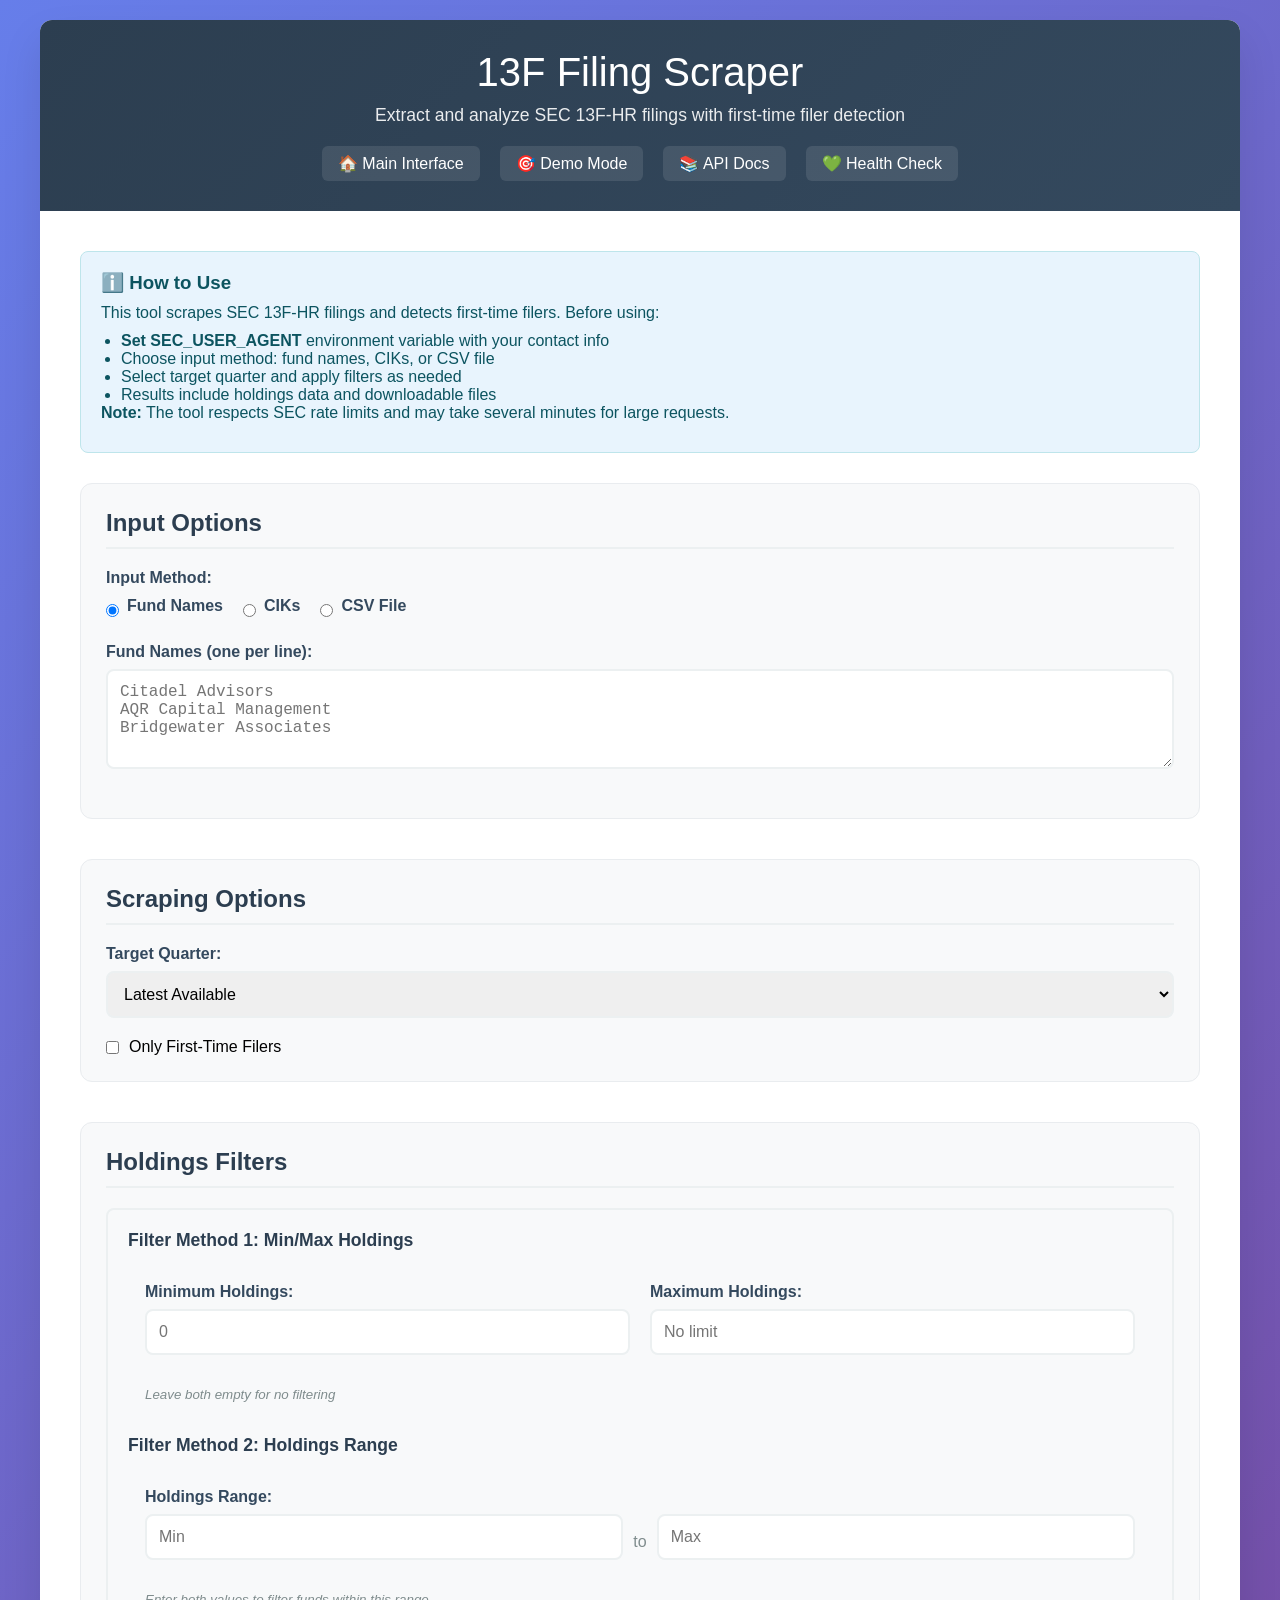
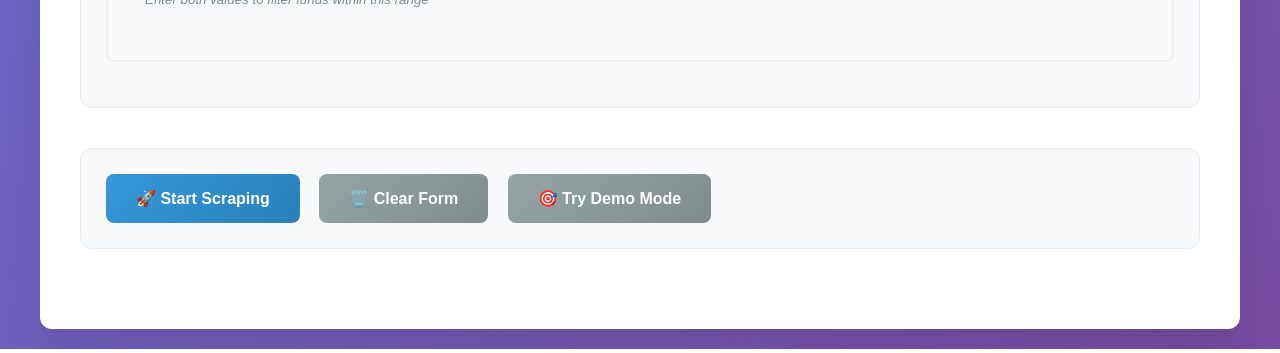
==== templates/index.html @ 87d10dc3 "Add complete 13F scraper application - Core application files (api.py, logic.py, sec_client.py, pars" ====
<!DOCTYPE html>
<html lang="en">
<head>
    <meta charset="UTF-8">
    <meta name="viewport" content="width=device-width, initial-scale=1.0">
    <title>13F Filing Scraper</title>
    <link rel="stylesheet" href="/static/style.css">
    <style>
        * {
            margin: 0;
            padding: 0;
            box-sizing: border-box;
        }

        body {
            font-family: -apple-system, BlinkMacSystemFont, 'Segoe UI', Roboto, Oxygen, Ubuntu, Cantarell, sans-serif;
            background: linear-gradient(135deg, #667eea 0%, #764ba2 100%);
            min-height: 100vh;
            padding: 20px;
        }

        .container {
            max-width: 1200px;
            margin: 0 auto;
            background: white;
            border-radius: 12px;
            box-shadow: 0 20px 40px rgba(0,0,0,0.1);
            overflow: hidden;
        }

        .header {
            background: linear-gradient(135deg, #2c3e50 0%, #34495e 100%);
            color: white;
            padding: 30px;
            text-align: center;
        }

        .header h1 {
            font-size: 2.5rem;
            margin-bottom: 10px;
            font-weight: 300;
        }

        .header p {
            font-size: 1.1rem;
            opacity: 0.9;
            margin-bottom: 20px;
        }

        .nav-links {
            display: flex;
            justify-content: center;
            gap: 20px;
            flex-wrap: wrap;
        }

        .nav-link {
            color: white;
            text-decoration: none;
            padding: 8px 16px;
            border-radius: 6px;
            transition: background 0.3s ease;
            background: rgba(255, 255, 255, 0.1);
        }

        .nav-link:hover {
            background: rgba(255, 255, 255, 0.2);
        }

        .content {
            padding: 40px;
        }

        .form-section {
            margin-bottom: 40px;
        }

        .form-section h2 {
            color: #2c3e50;
            margin-bottom: 20px;
            font-size: 1.5rem;
            border-bottom: 2px solid #ecf0f1;
            padding-bottom: 10px;
        }

        .input-group {
            margin-bottom: 20px;
        }

        .input-group label {
            display: block;
            margin-bottom: 8px;
            font-weight: 600;
            color: #34495e;
        }

        .input-group input, .input-group select, .input-group textarea {
            width: 100%;
            padding: 12px;
            border: 2px solid #ecf0f1;
            border-radius: 8px;
            font-size: 16px;
            transition: border-color 0.3s ease;
        }

        .input-group input:focus, .input-group select:focus, .input-group textarea:focus {
            outline: none;
            border-color: #3498db;
        }

        .radio-group {
            display: flex;
            gap: 20px;
            margin-top: 10px;
        }

        .radio-option {
            display: flex;
            align-items: center;
            gap: 8px;
        }

        .radio-option input[type="radio"] {
            width: auto;
        }

        .checkbox-group {
            display: flex;
            align-items: center;
            gap: 10px;
            margin-top: 10px;
        }

        .checkbox-group input[type="checkbox"] {
            width: auto;
        }

        .filters {
            display: grid;
            grid-template-columns: 1fr 1fr;
            gap: 20px;
        }

        .btn {
            background: linear-gradient(135deg, #3498db 0%, #2980b9 100%);
            color: white;
            border: none;
            padding: 15px 30px;
            border-radius: 8px;
            font-size: 16px;
            font-weight: 600;
            cursor: pointer;
            transition: transform 0.2s ease, box-shadow 0.2s ease;
            margin-right: 15px;
        }

        .btn:hover {
            transform: translateY(-2px);
            box-shadow: 0 10px 20px rgba(52, 152, 219, 0.3);
        }

        .btn-secondary {
            background: linear-gradient(135deg, #95a5a6 0%, #7f8c8d 100%);
        }

        .btn-secondary:hover {
            box-shadow: 0 10px 20px rgba(149, 165, 166, 0.3);
        }

        .results {
            margin-top: 40px;
            display: none;
        }

        .results.show {
            display: block;
        }

        .results h2 {
            color: #2c3e50;
            margin-bottom: 20px;
        }

        .results-table {
            width: 100%;
            border-collapse: collapse;
            background: white;
            border-radius: 8px;
            overflow: hidden;
            box-shadow: 0 5px 15px rgba(0,0,0,0.1);
        }

        .results-table th {
            background: #34495e;
            color: white;
            padding: 15px;
            text-align: left;
            font-weight: 600;
        }

        .results-table td {
            padding: 15px;
            border-bottom: 1px solid #ecf0f1;
        }

        .results-table tr:hover {
            background: #f8f9fa;
        }

        .loading {
            display: none;
            text-align: center;
            padding: 40px;
            color: #7f8c8d;
        }

        .loading.show {
            display: block;
        }

        .spinner {
            border: 4px solid #f3f3f3;
            border-top: 4px solid #3498db;
            border-radius: 50%;
            width: 40px;
            height: 40px;
            animation: spin 1s linear infinite;
            margin: 0 auto 20px;
        }

        @keyframes spin {
            0% { transform: rotate(0deg); }
            100% { transform: rotate(360deg); }
        }

        .error {
            background: #e74c3c;
            color: white;
            padding: 15px;
            border-radius: 8px;
            margin-top: 20px;
            display: none;
        }

        .success {
            background: #27ae60;
            color: white;
            padding: 15px;
            border-radius: 8px;
            margin-top: 20px;
            display: none;
        }

        .file-links {
            margin-top: 20px;
            padding: 20px;
            background: #f8f9fa;
            border-radius: 8px;
        }

        .file-links h3 {
            margin-bottom: 15px;
            color: #2c3e50;
        }

        .file-links a {
            display: inline-block;
            background: #3498db;
            color: white;
            padding: 8px 16px;
            text-decoration: none;
            border-radius: 6px;
            margin: 5px;
            transition: background 0.3s ease;
        }

        .file-links a:hover {
            background: #2980b9;
        }

        .stats {
            display: grid;
            grid-template-columns: repeat(auto-fit, minmax(200px, 1fr));
            gap: 20px;
            margin-top: 20px;
        }

        .stat-card {
            background: #f8f9fa;
            padding: 20px;
            border-radius: 8px;
            text-align: center;
            border-left: 4px solid #3498db;
        }

        .stat-number {
            font-size: 2rem;
            font-weight: bold;
            color: #2c3e50;
        }

        .stat-label {
            color: #7f8c8d;
            margin-top: 5px;
        }

        .info-box {
            background: #e8f4fd;
            border: 1px solid #bee5eb;
            border-radius: 8px;
            padding: 20px;
            margin-bottom: 30px;
        }

        .info-box h3 {
            color: #0c5460;
            margin-bottom: 10px;
        }

        .info-box p {
            color: #0c5460;
            margin-bottom: 10px;
        }

        .info-box ul {
            color: #0c5460;
            margin-left: 20px;
        }

        @media (max-width: 768px) {
            .filters {
                grid-template-columns: 1fr;
            }
            
            .content {
                padding: 20px;
            }
            
            .header h1 {
                font-size: 2rem;
            }

            .nav-links {
                flex-direction: column;
                align-items: center;
            }
        }
    </style>
</head>
<body>
    <div class="container">
        <div class="header">
            <h1>13F Filing Scraper</h1>
            <p>Extract and analyze SEC 13F-HR filings with first-time filer detection</p>
            <div class="nav-links">
                <a href="/" class="nav-link">🏠 Main Interface</a>
                <a href="/demo" class="nav-link">🎯 Demo Mode</a>
                <a href="/docs" class="nav-link" target="_blank">📚 API Docs</a>
                <a href="/health" class="nav-link" target="_blank">💚 Health Check</a>
            </div>
        </div>

        <div class="content">
            <div class="info-box">
                <h3>ℹ️ How to Use</h3>
                <p>This tool scrapes SEC 13F-HR filings and detects first-time filers. Before using:</p>
                <ul>
                    <li><strong>Set SEC_USER_AGENT</strong> environment variable with your contact info</li>
                    <li>Choose input method: fund names, CIKs, or CSV file</li>
                    <li>Select target quarter and apply filters as needed</li>
                    <li>Results include holdings data and downloadable files</li>
                </ul>
                <p><strong>Note:</strong> The tool respects SEC rate limits and may take several minutes for large requests.</p>
            </div>

            <form id="scrapeForm">
                <div class="form-section">
                    <h2>Input Options</h2>
                    
                    <div class="input-group">
                        <label>Input Method:</label>
                        <div class="radio-group">
                            <div class="radio-option">
                                <input type="radio" id="funds" name="inputMethod" value="funds" checked>
                                <label for="funds">Fund Names</label>
                            </div>
                            <div class="radio-option">
                                <input type="radio" id="ciks" name="inputMethod" value="ciks">
                                <label for="ciks">CIKs</label>
                            </div>
                            <div class="radio-option">
                                <input type="radio" id="csv" name="inputMethod" value="csv">
                                <label for="csv">CSV File</label>
                            </div>
                        </div>
                    </div>

                    <div class="input-group" id="fundsInput">
                        <label for="fundNames">Fund Names (one per line):</label>
                        <textarea id="fundNames" rows="4" placeholder="Citadel Advisors&#10;AQR Capital Management&#10;Bridgewater Associates"></textarea>
                    </div>

                    <div class="input-group" id="ciksInput" style="display: none;">
                        <label for="cikNumbers">CIK Numbers (one per line):</label>
                        <textarea id="cikNumbers" rows="4" placeholder="0001167483&#10;0001056903&#10;0001350694"></textarea>
                    </div>

                    <div class="input-group" id="csvInput" style="display: none;">
                        <label for="csvFile">CSV File:</label>
                        <input type="file" id="csvFile" accept=".csv">
                        <small>CSV should have columns: name, cik</small>
                    </div>
                </div>

                <div class="form-section">
                    <h2>Scraping Options</h2>
                    
                    <div class="input-group">
                        <label for="quarter">Target Quarter:</label>
                        <select id="quarter">
                            <option value="">Latest Available</option>
                            <option value="2025Q2">2025 Q2</option>
                            <option value="2025Q1">2025 Q1</option>
                            <option value="2024Q4">2024 Q4</option>
                            <option value="2024Q3">2024 Q3</option>
                            <option value="2024Q2">2024 Q2</option>
                            <option value="2024Q1">2024 Q1</option>
                        </select>
                    </div>

                    <div class="checkbox-group">
                        <input type="checkbox" id="onlyFirstTime">
                        <label for="onlyFirstTime">Only First-Time Filers</label>
                    </div>
                </div>

                <div class="form-section">
                    <h2>Holdings Filters</h2>
                    
                    <div class="holdings-filters">
                        <h3>Filter Method 1: Min/Max Holdings</h3>
                        <div class="filter-method" id="minMaxMethod">
                            <div class="filters">
                                <div class="input-group">
                                    <label for="minHoldings">Minimum Holdings:</label>
                                    <input type="number" id="minHoldings" min="0" placeholder="0">
                                </div>
                                
                                <div class="input-group">
                                    <label for="maxHoldings">Maximum Holdings:</label>
                                    <input type="number" id="maxHoldings" min="0" placeholder="No limit">
                                </div>
                            </div>
                            <small>Leave both empty for no filtering</small>
                        </div>
                        
                        <h3>Filter Method 2: Holdings Range</h3>
                        <div class="filter-method" id="rangeMethod">
                            <div class="input-group">
                                <label>Holdings Range:</label>
                                <div style="display: flex; gap: 10px; align-items: center;">
                                    <input type="number" id="rangeMin" min="0" placeholder="Min" style="flex: 1;">
                                    <span style="color: #7f8c8d;">to</span>
                                    <input type="number" id="rangeMax" min="0" placeholder="Max" style="flex: 1;">
                                </div>
                            </div>
                            <small>Enter both values to filter funds within this range</small>
                        </div>
                    </div>
                </div>

                <div class="form-section">
                    <button type="submit" class="btn">🚀 Start Scraping</button>
                    <button type="button" class="btn btn-secondary" onclick="clearForm()">🗑️ Clear Form</button>
                    <button type="button" class="btn btn-secondary" onclick="window.location.href='/demo'">🎯 Try Demo Mode</button>
                </div>
            </form>

            <div class="loading" id="loading">
                <div class="spinner"></div>
                <p>Processing your request... This may take a few minutes.</p>
            </div>

            <div class="error" id="error"></div>
            <div class="success" id="success"></div>

            <div class="results" id="results">
                <h2>Results</h2>
                
                <div class="stats" id="stats"></div>
                
                <div class="file-links" id="fileLinks"></div>
                
                <table class="results-table" id="resultsTable">
                    <thead>
                        <tr>
                            <th>Fund Name</th>
                            <th>CIK</th>
                            <th>Period</th>
                            <th>First Time</th>
                            <th>Holdings</th>
                            <th>Period End</th>
                        </tr>
                    </thead>
                    <tbody id="resultsBody">
                    </tbody>
                </table>
            </div>
        </div>
    </div>

    <script>
        // Handle input method changes
        document.querySelectorAll('input[name="inputMethod"]').forEach(radio => {
            radio.addEventListener('change', function() {
                const method = this.value;
                
                // Hide all input sections
                document.getElementById('fundsInput').style.display = 'none';
                document.getElementById('ciksInput').style.display = 'none';
                document.getElementById('csvInput').style.display = 'none';
                
                // Show selected input section
                document.getElementById(method + 'Input').style.display = 'block';
            });
        });

        // Form submission
        document.getElementById('scrapeForm').addEventListener('submit', async function(e) {
            e.preventDefault();
            
            const formData = getFormData();
            if (!formData) return;
            
            await scrapeFilings(formData);
        });

        function getFormData() {
            const inputMethod = document.querySelector('input[name="inputMethod"]:checked').value;
            const quarter = document.getElementById('quarter').value;
            const onlyFirstTime = document.getElementById('onlyFirstTime').checked;
            const minHoldings = document.getElementById('minHoldings').value;
            const maxHoldings = document.getElementById('maxHoldings').value;
            const rangeMin = document.getElementById('rangeMin').value;
            const rangeMax = document.getElementById('rangeMax').value;
            
            let requestData = {
                quarter: quarter || null,
                only_first_time: onlyFirstTime,
                min_holdings: null,
                max_holdings: null,
                between_holdings: null
            };
            
            // Handle holdings filters - prioritize range if both are set
            if (rangeMin && rangeMax) {
                if (parseInt(rangeMin) >= parseInt(rangeMax)) {
                    showError('Range minimum must be less than range maximum');
                    return null;
                }
                requestData.between_holdings = [parseInt(rangeMin), parseInt(rangeMax)];
            } else {
                if (minHoldings) {
                    requestData.min_holdings = parseInt(minHoldings);
                }
                if (maxHoldings) {
                    requestData.max_holdings = parseInt(maxHoldings);
                }
            }
            
            switch (inputMethod) {
                case 'funds':
                    const fundNames = document.getElementById('fundNames').value.trim().split('\n').filter(name => name.trim());
                    if (fundNames.length === 0) {
                        showError('Please enter at least one fund name');
                        return null;
                    }
                    requestData.funds = fundNames;
                    break;
                    
                case 'ciks':
                    const ciks = document.getElementById('cikNumbers').value.trim().split('\n').filter(cik => cik.trim());
                    if (ciks.length === 0) {
                        showError('Please enter at least one CIK');
                        return null;
                    }
                    requestData.ciks = ciks;
                    break;
                    
                case 'csv':
                    const fileInput = document.getElementById('csvFile');
                    if (!fileInput.files[0]) {
                        showError('Please select a CSV file');
                        return null;
                    }
                    // For CSV, we'll need to handle file upload differently
                    showError('CSV file upload not yet implemented in frontend');
                    return null;
            }
            
            return requestData;
        }

        // Add visual feedback for holdings filter methods
        function updateFilterMethodVisuals() {
            const minHoldings = document.getElementById('minHoldings').value;
            const maxHoldings = document.getElementById('maxHoldings').value;
            const rangeMin = document.getElementById('rangeMin').value;
            const rangeMax = document.getElementById('rangeMax').value;
            
            const minMaxMethod = document.getElementById('minMaxMethod');
            const rangeMethod = document.getElementById('rangeMethod');
            
            // Check which method has values
            const hasMinMax = minHoldings || maxHoldings;
            const hasRange = rangeMin && rangeMax;
            
            if (hasRange) {
                // Range method is active
                rangeMethod.classList.add('active');
                rangeMethod.classList.remove('inactive');
                minMaxMethod.classList.add('inactive');
                minMaxMethod.classList.remove('active');
            } else if (hasMinMax) {
                // Min/Max method is active
                minMaxMethod.classList.add('active');
                minMaxMethod.classList.remove('inactive');
                rangeMethod.classList.add('inactive');
                rangeMethod.classList.remove('active');
            } else {
                // No filters active
                minMaxMethod.classList.remove('active', 'inactive');
                rangeMethod.classList.remove('active', 'inactive');
            }
        }

        // Add event listeners for holdings filter inputs
        document.addEventListener('DOMContentLoaded', function() {
            const holdingsInputs = ['minHoldings', 'maxHoldings', 'rangeMin', 'rangeMax'];
            holdingsInputs.forEach(id => {
                document.getElementById(id).addEventListener('input', updateFilterMethodVisuals);
            });
        });

        async function scrapeFilings(data) {
            showLoading(true);
            hideError();
            hideSuccess();
            hideResults();
            
            try {
                const response = await fetch('/scrape', {
                    method: 'POST',
                    headers: {
                        'Content-Type': 'application/json',
                    },
                    body: JSON.stringify(data)
                });
                
                if (!response.ok) {
                    throw new Error(`HTTP error! status: ${response.status}`);
                }
                
                const result = await response.json();
                
                if (result.success) {
                    showSuccess(`Successfully processed ${result.total_funds_processed} funds`);
                    displayResults(result);
                } else {
                    showError('Scraping failed: ' + result.message);
                }
                
            } catch (error) {
                showError('Error: ' + error.message);
            } finally {
                showLoading(false);
            }
        }

        function displayResults(result) {
            const resultsDiv = document.getElementById('results');
            const statsDiv = document.getElementById('stats');
            const fileLinksDiv = document.getElementById('fileLinks');
            const resultsBody = document.getElementById('resultsBody');
            
            // Display statistics
            statsDiv.innerHTML = `
                <div class="stat-card">
                    <div class="stat-number">${result.total_funds_processed}</div>
                    <div class="stat-label">Funds Processed</div>
                </div>
                <div class="stat-card">
                    <div class="stat-number">${result.total_first_time_filers}</div>
                    <div class="stat-label">First-Time Filers</div>
                </div>
                <div class="stat-card">
                    <div class="stat-number">${result.summary.reduce((sum, s) => sum + s.num_holdings, 0).toLocaleString()}</div>
                    <div class="stat-label">Total Holdings</div>
                </div>
                <div class="stat-card">
                    <div class="stat-number">${(result.execution_time).toFixed(2)}s</div>
                    <div class="stat-label">Execution Time</div>
                </div>
            `;
            
            // Display file links
            if (result.holdings_files && result.holdings_files.length > 0) {
                fileLinksDiv.innerHTML = `
                    <h3>Generated Files</h3>
                    ${result.holdings_files.map(file => 
                        `<a href="/files/${file.split('/').pop()}" target="_blank">📄 ${file.split('/').pop()}</a>`
                    ).join('')}
                `;
            } else {
                fileLinksDiv.innerHTML = '';
            }
            
            // Display results table
            resultsBody.innerHTML = result.summary.map(summary => `
                <tr>
                    <td>${summary.fund_name}</td>
                    <td>${summary.cik}</td>
                    <td>${summary.period}</td>
                    <td>${summary.is_first_time_filer ? '✅ Yes' : '❌ No'}</td>
                    <td>${summary.num_holdings.toLocaleString()}</td>
                    <td>${summary.period_end || 'N/A'}</td>
                </tr>
            `).join('');
            
            showResults();
        }

        function showLoading(show) {
            const loading = document.getElementById('loading');
            loading.style.display = show ? 'block' : 'none';
        }

        function showError(message) {
            const error = document.getElementById('error');
            error.textContent = message;
            error.style.display = 'block';
        }

        function hideError() {
            document.getElementById('error').style.display = 'none';
        }

        function showSuccess(message) {
            const success = document.getElementById('success');
            success.textContent = message;
            success.style.display = 'block';
        }

        function hideSuccess() {
            document.getElementById('success').style.display = 'none';
        }

        function showResults() {
            document.getElementById('results').classList.add('show');
        }

        function hideResults() {
            document.getElementById('results').classList.remove('show');
        }

        function clearForm() {
            document.getElementById('scrapeForm').reset();
            hideError();
            hideSuccess();
            hideResults();
            document.getElementById('fundsInput').style.display = 'block';
            document.getElementById('ciksInput').style.display = 'none';
            document.getElementById('csvInput').style.display = 'none';
            
            // Also clear the range inputs explicitly
            document.getElementById('rangeMin').value = '';
            document.getElementById('rangeMax').value = '';
        }

        // Initialize with funds input visible
        document.getElementById('fundsInput').style.display = 'block';
    </script>
</body>
</html>
---- static/style.css ----
/* Additional styles for the 13F Filing Scraper frontend */

/* Holdings filter styling */
.holdings-filters {
    border: 2px solid #ecf0f1;
    border-radius: 8px;
    padding: 20px;
    margin-bottom: 20px;
}

.holdings-filters h3 {
    margin-bottom: 15px;
    color: #2c3e50;
    font-size: 1.1rem;
}

.filter-method {
    margin-bottom: 15px;
    padding: 15px;
    border-radius: 6px;
    border: 2px solid transparent;
    transition: all 0.3s ease;
}

.filter-method.active {
    border-color: #3498db;
    background: #f8f9fa;
}

.filter-method.inactive {
    opacity: 0.6;
    background: #f8f9fa;
}

.filter-method label {
    font-weight: 600;
    color: #2c3e50;
    margin-bottom: 10px;
    display: block;
}

.filter-method input {
    margin-bottom: 10px;
}

.filter-method small {
    color: #7f8c8d;
    font-style: italic;
}

/* Enhanced button styles */
.btn-danger {
    background: linear-gradient(135deg, #e74c3c 0%, #c0392b 100%);
}

.btn-danger:hover {
    box-shadow: 0 10px 20px rgba(231, 76, 60, 0.3);
}

/* File upload styling */
.file-upload {
    border: 2px dashed #bdc3c7;
    border-radius: 8px;
    padding: 40px;
    text-align: center;
    transition: border-color 0.3s ease;
    cursor: pointer;
}

.file-upload:hover {
    border-color: #3498db;
}

.file-upload.dragover {
    border-color: #3498db;
    background: #ecf0f1;
}

/* Progress bar */
.progress-bar {
    width: 100%;
    height: 8px;
    background: #ecf0f1;
    border-radius: 4px;
    overflow: hidden;
    margin: 20px 0;
}

.progress-fill {
    height: 100%;
    background: linear-gradient(90deg, #3498db, #2980b9);
    width: 0%;
    transition: width 0.3s ease;
}

/* Tooltip */
.tooltip {
    position: relative;
    display: inline-block;
}

.tooltip .tooltiptext {
    visibility: hidden;
    width: 200px;
    background-color: #555;
    color: #fff;
    text-align: center;
    border-radius: 6px;
    padding: 5px;
    position: absolute;
    z-index: 1;
    bottom: 125%;
    left: 50%;
    margin-left: -100px;
    opacity: 0;
    transition: opacity 0.3s;
}

.tooltip:hover .tooltiptext {
    visibility: visible;
    opacity: 1;
}

/* Responsive improvements */
@media (max-width: 480px) {
    .container {
        margin: 10px;
        border-radius: 8px;
    }
    
    .content {
        padding: 20px 15px;
    }
    
    .header h1 {
        font-size: 1.8rem;
    }
    
    .btn {
        width: 100%;
        margin-bottom: 10px;
        margin-right: 0;
    }
    
    .filters {
        grid-template-columns: 1fr;
    }
    
    .radio-group {
        flex-direction: column;
        gap: 10px;
    }
}

/* Dark mode support */
@media (prefers-color-scheme: dark) {
    body {
        background: linear-gradient(135deg, #2c3e50 0%, #34495e 100%);
    }
    
    .container {
        background: #2c3e50;
        color: #ecf0f1;
    }
    
    .form-section h2 {
        color: #ecf0f1;
        border-bottom-color: #34495e;
    }
    
    .input-group label {
        color: #ecf0f1;
    }
    
    .input-group input, .input-group select, .input-group textarea {
        background: #34495e;
        color: #ecf0f1;
        border-color: #7f8c8d;
    }
    
    .input-group input:focus, .input-group select:focus, .input-group textarea:focus {
        border-color: #3498db;
    }
    
    .results-table {
        background: #34495e;
    }
    
    .results-table td {
        border-bottom-color: #7f8c8d;
    }
    
    .results-table tr:hover {
        background: #34495e;
    }
    
    .stat-card {
        background: #34495e;
        color: #ecf0f1;
    }
    
    .file-links {
        background: #34495e;
    }
    
    .file-links h3 {
        color: #ecf0f1;
    }
}

/* Animation for results */
.results.show {
    animation: slideIn 0.5s ease-out;
}

@keyframes slideIn {
    from {
        opacity: 0;
        transform: translateY(20px);
    }
    to {
        opacity: 1;
        transform: translateY(0);
    }
}

/* Enhanced table styling */
.results-table {
    border-radius: 12px;
    overflow: hidden;
    box-shadow: 0 8px 25px rgba(0,0,0,0.15);
}

.results-table th {
    background: linear-gradient(135deg, #34495e 0%, #2c3e50 100%);
    font-weight: 600;
    text-transform: uppercase;
    letter-spacing: 0.5px;
    font-size: 0.9rem;
}

.results-table td {
    transition: background-color 0.2s ease;
}

.results-table tr:hover td {
    background: #f8f9fa;
}

/* Status indicators */
.status-indicator {
    display: inline-block;
    width: 12px;
    height: 12px;
    border-radius: 50%;
    margin-right: 8px;
}

.status-success {
    background: #27ae60;
}

.status-warning {
    background: #f39c12;
}

.status-error {
    background: #e74c3c;
}

/* Enhanced form styling */
.form-section {
    background: #f8f9fa;
    padding: 25px;
    border-radius: 12px;
    border: 1px solid #e9ecef;
}

.form-section h2 {
    color: #2c3e50;
    margin-bottom: 25px;
    font-size: 1.6rem;
    border-bottom: 3px solid #3498db;
    padding-bottom: 15px;
}

/* Input focus effects */
.input-group input:focus, 
.input-group select:focus, 
.input-group textarea:focus {
    transform: translateY(-2px);
    box-shadow: 0 8px 25px rgba(52, 152, 219, 0.15);
}
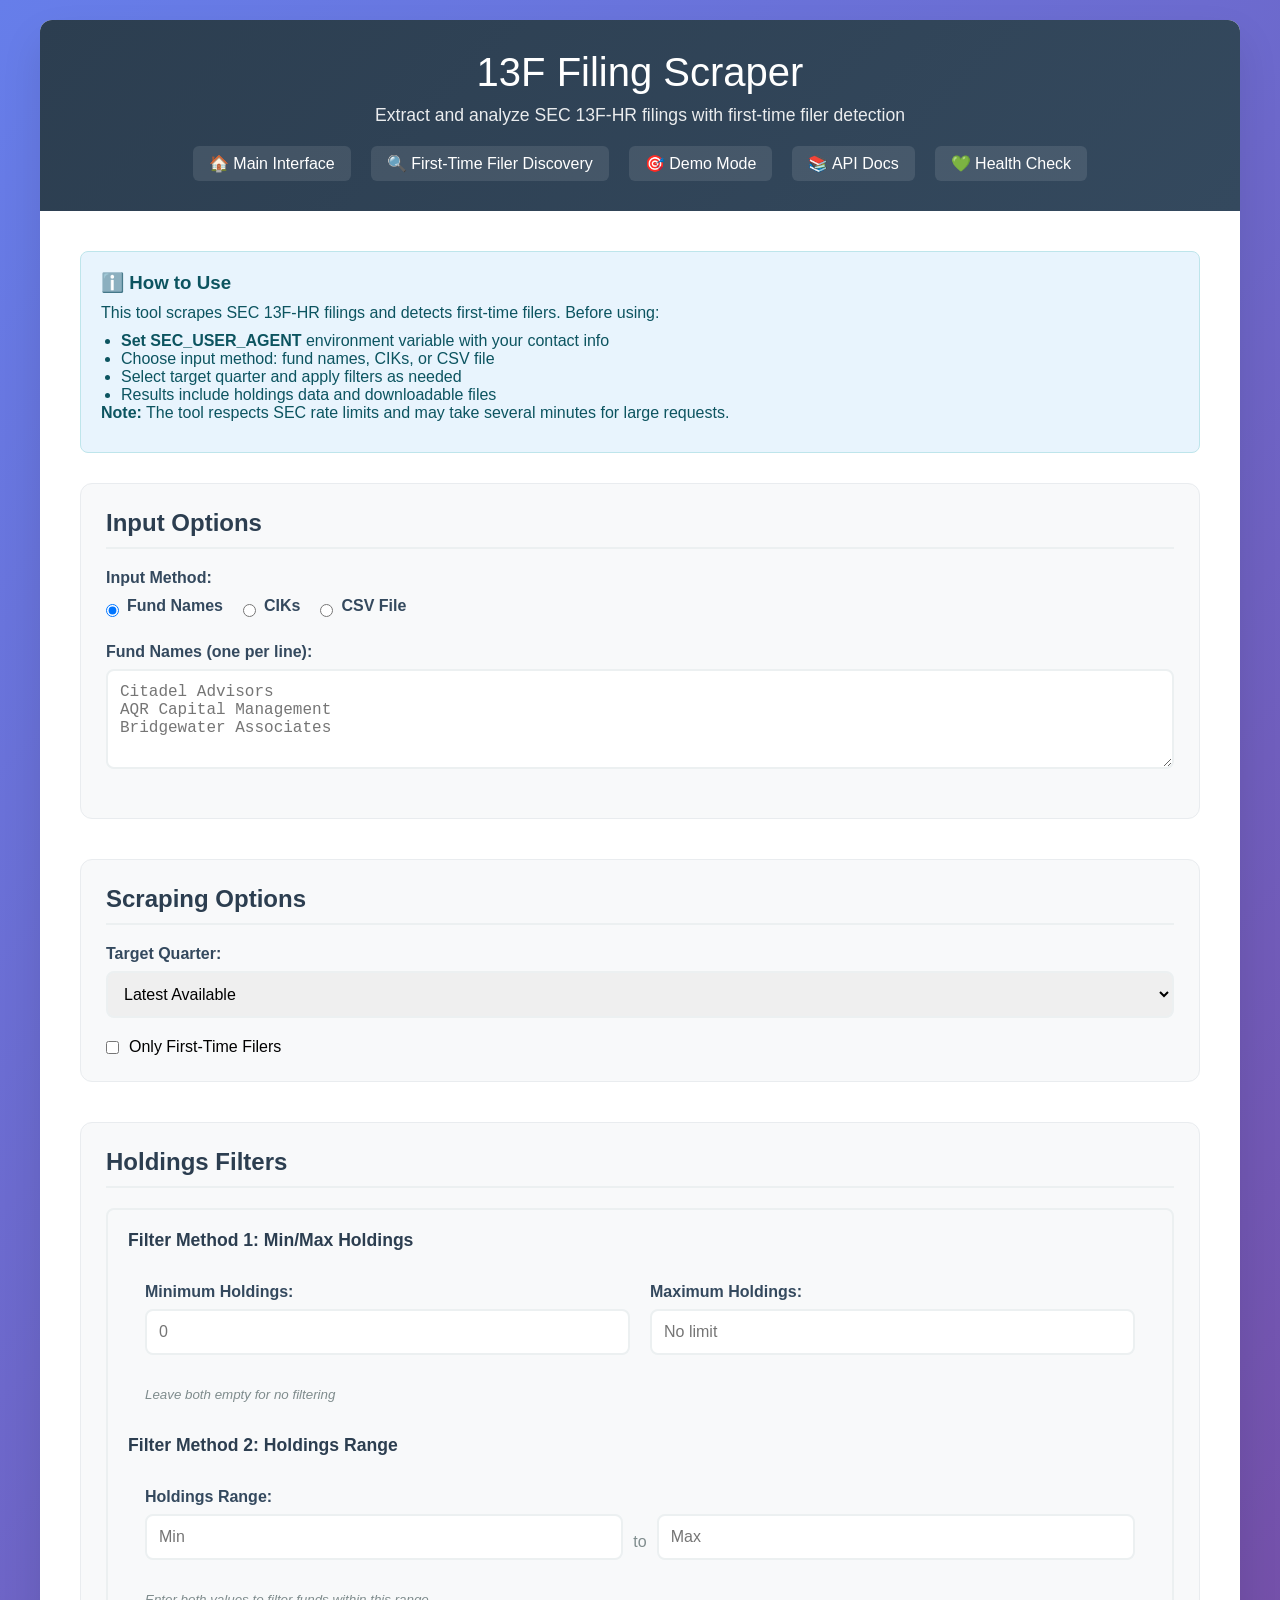
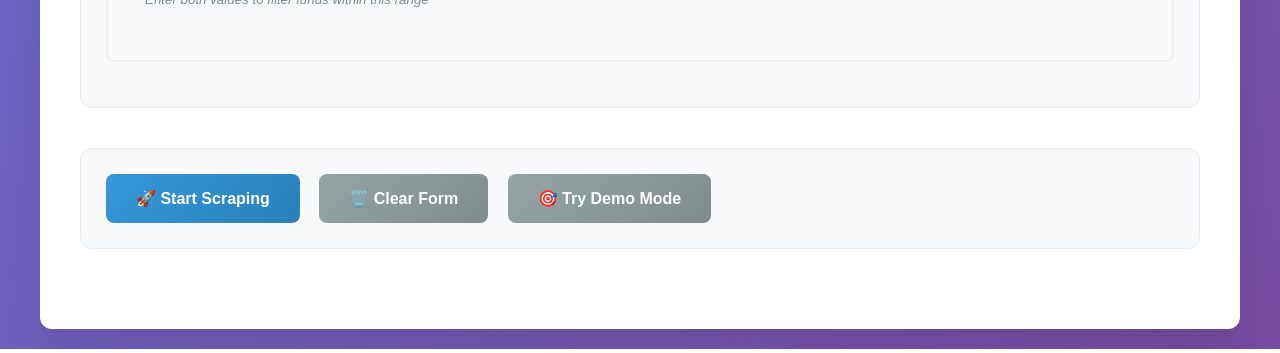
==== commit dc378dba: "Add first-time 13F filer discovery functionality - Add new models for first-time filer discovery req" ====
--- a/templates/index.html
+++ b/templates/index.html
@@ -352,12 +352,13 @@
         <div class="header">
             <h1>13F Filing Scraper</h1>
             <p>Extract and analyze SEC 13F-HR filings with first-time filer detection</p>
-            <div class="nav-links">
-                <a href="/" class="nav-link">🏠 Main Interface</a>
-                <a href="/demo" class="nav-link">🎯 Demo Mode</a>
-                <a href="/docs" class="nav-link" target="_blank">📚 API Docs</a>
-                <a href="/health" class="nav-link" target="_blank">💚 Health Check</a>
-            </div>
+                    <div class="nav-links">
+            <a href="/" class="nav-link">🏠 Main Interface</a>
+            <a href="/discovery" class="nav-link">🔍 First-Time Filer Discovery</a>
+            <a href="/demo" class="nav-link">🎯 Demo Mode</a>
+            <a href="/docs" class="nav-link" target="_blank">📚 API Docs</a>
+            <a href="/health" class="nav-link" target="_blank">💚 Health Check</a>
+        </div>
         </div>
 
         <div class="content">
